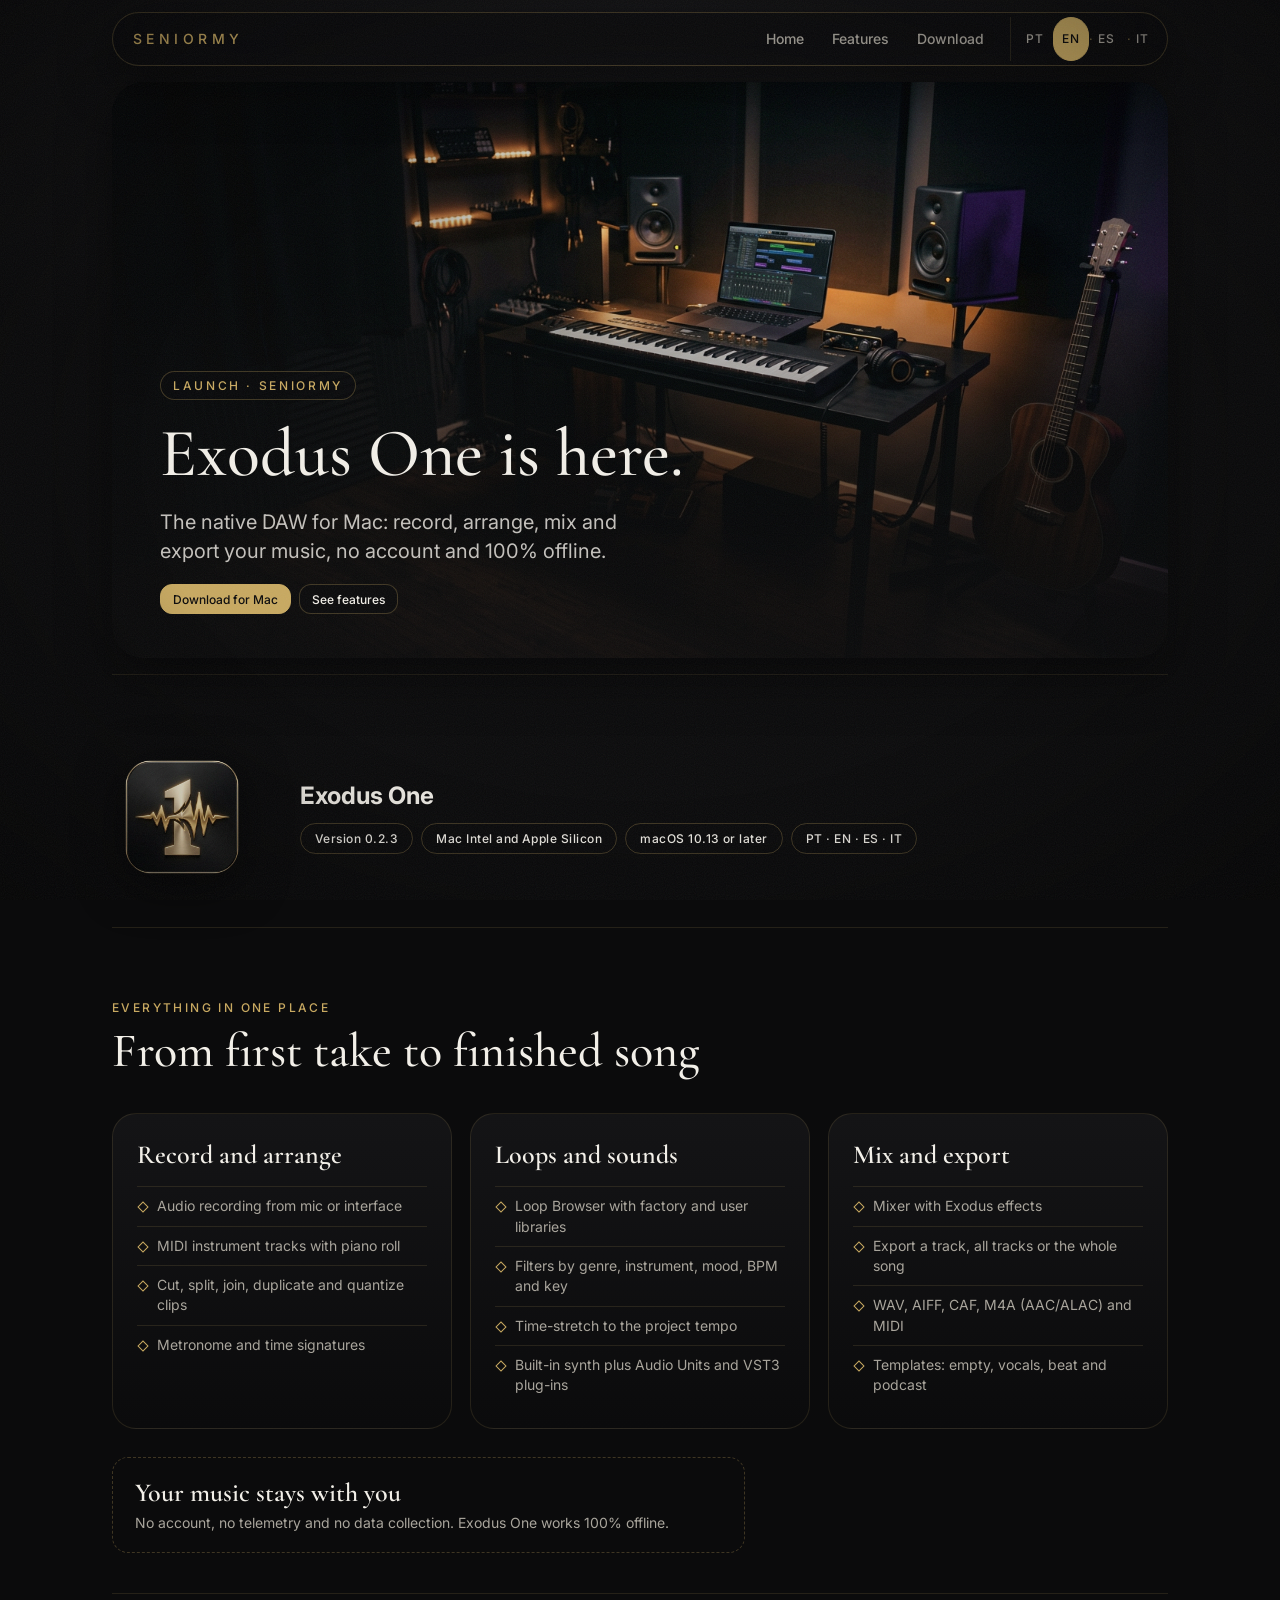
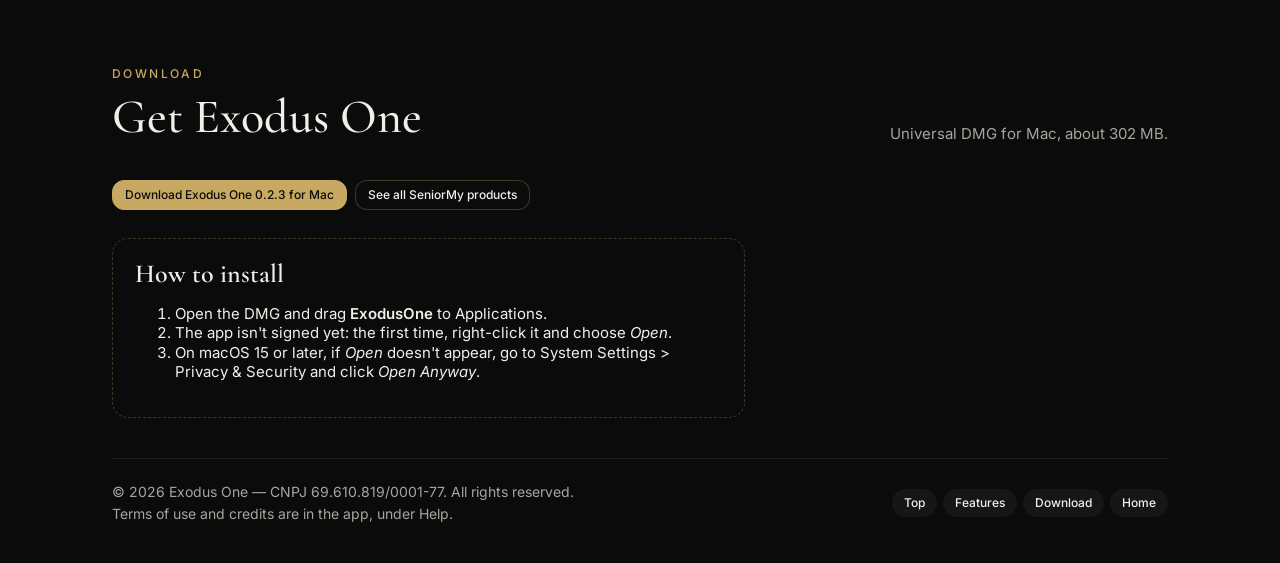
==== exodus-one/index.html @ f890beb6 "Página de lançamento do Exodus One + destaque na home" ====
<!DOCTYPE html><html lang="pt-BR" data-theme="dark"><head>
<meta name="referrer" content="strict-origin-when-cross-origin">
    <meta charset="utf-8"/>
    <meta name="viewport" content="width=device-width, initial-scale=1, viewport-fit=cover"/>
    <meta name="theme-color" content="#0b0b0c"/>
    <meta name="description" id="x-meta-desc" content="Exodus One: a nova DAW nativa para Mac. Grave, arranje, mixe e exporte, 100% offline."/>
    <title>Exodus One · DAW para Mac | SeniorMy</title>
    <link rel="preconnect" href="https://fonts.googleapis.com"/>
    <link rel="preconnect" href="https://fonts.gstatic.com" crossorigin=""/>
    <link rel="stylesheet" href="https://fonts.googleapis.com/css2?family=Cormorant+Garamond:wght@500;600&amp;family=Inter:wght@400;500;600&amp;family=Geist:wght@400;500;600&amp;family=Geist+Mono:wght@400&amp;display=swap"/>
    <style>/* Hark's design tokens and component styles. Each component's rules follow its @component comment. style-gates: data */

/* @component foundations */
:root {
  color-scheme: light dark;

  --text-primary: light-dark(#1d1d1f, #f5f5f7);         /* body text */
  --text-secondary: light-dark(#636366, #a1a1a6);       /* supporting grey text */
  --text-tertiary: light-dark(#1d1d1f4d, #f5f5f74d);    /* hollow dots, faint marks; never body text */
  --text-primary-on: light-dark(#f5f5f7, #1d1d1f);      /* text on --fill-primary */
  --text-secondary-on: light-dark(#aeaeb2, #5c5c60);    /* grey text on --fill-primary */
  --fill-primary: light-dark(#1d1d1f, #f5f5f7);         /* the strong fill: solid chips, the nav, the badge */
  --fill-primary-on: light-dark(#f5f5f7, #1d1d1f);      /* the page background */
  --fill-secondary: light-dark(#1d1d1f80, #f5f5f780);
  --fill-tertiary: light-dark(#e8e8ea, #2a2a2d);        /* the grey card, panel and row tint */
  --fill-segment: light-dark(#3a3a3c, #e2e2e4);         /* the nav's tab track */
  --fill-system-green: #00a665;                         /* status: done, ready */
  --fill-system-orange: #ff4d00;                        /* status: now, current */
  --fill-system-red: light-dark(#da2f35, #f1555b);      /* status: blocked, error */
  --transparent-primary: light-dark(#1d1d1f4d, #f5f5f74d);
  --stroke-primary: light-dark(#1d1d1f24, #f5f5f724);   /* strong hairline */
  --stroke-secondary: light-dark(#1d1d1f12, #f5f5f712); /* faint hairline between rows */
  --stroke-primary-on: light-dark(#f5f5f71a, #1d1d1f1a);
  --stroke-composer: light-dark(#f5f5f780, #1d1d1f80);  /* the callout's glass edge */
  --stroke-system-orange: #ff4d0026;
  --hover-wash: light-dark(#1d1d1f0d, #f5f5f70d);
  --hover-wash-primary-on: light-dark(#f9f9fa26, #1d1d1f14);

  /* The hero is light text over a dark photo in both themes. */
  --hero-surface: #161f39;
  --hero-text: #f5f5f7;
  --hero-text-muted: #f5f5f7cc;
  --hero-scrim-strong: rgb(22 31 57 / 0.78);
  --hero-scrim-soft: rgb(22 31 57 / 0.3);
  --hero-scrim-side: rgb(22 31 57 / 0.45);
  --hero-glass: rgb(22 31 57 / 0.42);
  --hero-glass-faint: rgb(22 31 57 / 0.35);
  --hero-glass-stroke: rgb(245 245 247 / 0.28);

  --mat-regular: light-dark(rgb(255 255 255 / 0.56), rgb(29 29 31 / 0.55));
  --mat-thin: light-dark(rgb(255 255 255 / 0.22), rgb(29 29 31 / 0.4));
  --mat-agent: light-dark(rgb(255 255 255 / 0.84), rgb(29 29 31 / 0.66));
  --mat-inverse: color-mix(in srgb, var(--fill-primary) 86%, transparent);  /* the nav: dark on light, light on dark */
  --hark-blur: blur(50px) saturate(1.6);
  --hark-shadow: 0 8px 40px #1d1d1f1f;

  --sans: "GT Standard", "GT Standard L", "Geist", -apple-system, BlinkMacSystemFont, "Helvetica Neue", sans-serif;
  --lh: 1.3;                                            /* every text style is 130% */
  --weight-light: 300;
  --weight-regular: 400;
  --weight-medium: 500;
  --weight-bold: 600;
  --size-caption: 12px;                                 /* the smallest text allowed */
  --size-meta: 13px;
  --size-small: 14px;
  --size-body: 15px;
  --size-prose: 16px;
  --size-heading: 20px;
  --size-figure: clamp(24px, 3vw, 32px);
  --size-title: clamp(26px, 3vw, 32px);
  --size-display: clamp(34px, 5vw, 48px);
  --size-lede: clamp(16px, 1.7vw, 20px);

  --type-caption: var(--weight-regular) var(--size-caption)/var(--lh) var(--sans);
  --type-tag: var(--weight-medium) var(--size-caption)/var(--lh) var(--sans);
  --type-small: var(--weight-regular) var(--size-small)/var(--lh) var(--sans);
  --type-label: var(--weight-medium) var(--size-small)/var(--lh) var(--sans);
  --type-body: var(--weight-regular) var(--size-body)/var(--lh) var(--sans);
  --type-body-strong: var(--weight-medium) var(--size-body)/var(--lh) var(--sans);
  --type-heading: var(--weight-medium) var(--size-heading)/var(--lh) var(--sans);
  --type-lede: var(--weight-medium) var(--size-lede)/var(--lh) var(--sans);
  --type-figure: var(--weight-regular) var(--size-figure)/var(--lh) var(--sans);
  --type-title: var(--weight-regular) var(--size-title)/var(--lh) var(--sans);
  --type-display: var(--weight-medium) var(--size-display)/var(--lh) var(--sans);
  --type-numeral: var(--weight-regular) 48px/1 var(--sans);

  --r-s: 12px;
  --r-m: 16px;
  --r-l: 24px;
  --r-xl: 32px;
  --r-pill: 100px;

  --ease-out: cubic-bezier(0.23, 1, 0.32, 1);
  --dur-quick: 160ms;
  --dur-draw: 1400ms;

  --page-max: 1120px;
  --gutter: clamp(16px, 3vw, 32px);                     /* the page's side padding */
  --tap: 44px;                                          /* the smallest touch target */
}
:root[data-theme="light"] { color-scheme: light; }
:root[data-theme="dark"] { color-scheme: dark; }

* { box-sizing: border-box; }
html { -webkit-text-size-adjust: 100%; scroll-behavior: smooth; }
@media (prefers-reduced-motion: reduce) { html { scroll-behavior: auto; } }

body {
  margin: 0;
  background: var(--fill-primary-on);
  color: var(--text-primary);
  font: var(--type-body);
  -webkit-font-smoothing: antialiased;
  overflow-x: hidden;
}

img { max-width: 100%; display: block; }
figure { margin-inline: 0; }
a { color: inherit; }
b, strong { font-weight: var(--weight-bold); }
p { margin: 0; text-wrap: pretty; }
h1, h2, h3 { margin: 0; text-wrap: balance; }
small { font-size: max(var(--size-caption), 0.85em); }
.sub { color: var(--text-secondary); }

:focus-visible { outline: 2px solid var(--fill-primary); outline-offset: 3px; border-radius: 6px; }

/* @component page */
.page {
  max-width: var(--page-max);
  margin: 0 auto;
  padding-inline: var(--gutter);
  padding-block: 12px 40px;
  display: grid;
  grid-template-columns: minmax(0, 1fr);
  gap: 16px;
}
.main { display: grid; grid-template-columns: minmax(0, 1fr); gap: 16px; min-width: 0; }

.glass {
  background: var(--mat-inverse);
  -webkit-backdrop-filter: var(--hark-blur);
  backdrop-filter: var(--hark-blur);
  border: 1px solid var(--stroke-primary-on);
}
.nav {
  position: sticky;
  top: calc(env(safe-area-inset-top, 0px) + 12px);
  z-index: 20;
  justify-self: center;
  max-width: 100%;
  display: flex;
  align-items: center;
  gap: 6px;
  padding: 5px;
  border-radius: var(--r-pill);
  box-shadow: var(--hark-shadow);
}
.nav :focus-visible { outline-color: var(--fill-primary-on); }
.seg {
  display: flex;
  min-width: 0;
  overflow-x: auto;
  scrollbar-width: none;
  border-radius: var(--r-pill);
  background: var(--fill-segment);
}
.seg::-webkit-scrollbar { display: none; }
.seg a {
  flex: none;
  padding: 8px 14px;
  border-radius: var(--r-pill);
  font: var(--type-label);
  color: var(--text-secondary-on);
  text-decoration: none;
  white-space: nowrap;
}
.seg a:hover { color: var(--text-primary-on); }
/* The active tab carries its own fill so its text is measured against it. */
.seg a[aria-current="true"] { background: var(--fill-primary-on); color: var(--text-primary); }
.theme-btn {
  flex: none;
  width: 36px; height: 36px;
  display: grid;
  place-items: center;
  border: 0;
  border-radius: 50%;
  background: var(--hover-wash-primary-on);
  color: var(--text-primary-on);
  cursor: pointer;
}
.theme-btn:hover { box-shadow: inset 0 0 0 100px var(--hover-wash-primary-on); }
.theme-btn::before { content: ""; width: 14px; height: 14px; border-radius: 50%; box-shadow: inset 0 0 0 1.5px currentColor; background: linear-gradient(to right, light-dark(currentColor, transparent) 50%, light-dark(transparent, currentColor) 50%); }
@media (max-width: 599px) {
  .seg a { display: flex; align-items: center; min-height: var(--tap); }
  .theme-btn { width: var(--tap); height: var(--tap); }
}

/* @component footer */
.foot {
  display: flex;
  flex-wrap: wrap;
  align-items: center;
  justify-content: space-between;
  gap: 16px 24px;
  padding-top: 24px;
  border-top: 1px solid var(--stroke-secondary);
  font-size: var(--size-small);
  color: var(--text-secondary);
}
.foot strong { color: var(--text-primary); }
.foot nav { display: flex; flex-wrap: wrap; gap: 6px; }
.foot nav a {
  padding: 6px 12px;
  border-radius: var(--r-pill);
  background: var(--fill-tertiary);
  color: var(--text-primary);
  font: var(--type-tag);
  text-decoration: none;
}
.foot nav a:hover { box-shadow: inset 0 0 0 100px var(--hover-wash); }
.badge {
  display: inline-flex;
  align-items: center;
  gap: 10px;
  padding: 12px 16px;
  border-radius: var(--r-xl);
  background: var(--fill-primary);
  color: var(--text-primary-on);
  box-shadow: var(--hark-shadow);
  font: var(--weight-medium) var(--size-body)/1.1 var(--sans);
  text-decoration: none;
}
.badge:hover { box-shadow: var(--hark-shadow), inset 0 0 0 100px var(--hover-wash-primary-on); }
.hark-mark { display: inline-grid; place-items: center; }
.hark-mark svg { display: block; }
@media (max-width: 599px) {
  .foot nav a { display: inline-flex; align-items: center; min-height: var(--tap); min-width: var(--tap); }
  .badge { min-height: var(--tap); }
}

/* @component chip */
.chip {
  display: inline-flex;
  align-items: center;
  gap: 6px;
  padding: 4px 10px 4px 8px;
  border-radius: var(--r-pill);
  font: var(--type-tag);
  max-width: 100%;
  background: var(--fill-tertiary);
  color: var(--text-secondary);
  vertical-align: middle;
}
.chip::before {
  content: "";
  width: 7px; height: 7px;
  border-radius: 50%;
  flex: none;
  box-shadow: inset 0 0 0 1.5px var(--text-tertiary);
}
.chip--solid { background: var(--fill-primary); color: var(--text-primary-on); }
.chip--solid::before { background: var(--fill-system-green); box-shadow: none; }
td .chip { white-space: nowrap; }
/* @component dot */
.dot {
  display: inline-flex;
  align-items: center;
  gap: 6px;
  margin-top: 4px;
  font: var(--type-tag);
  color: var(--text-primary);
}
.dot::before { content: ""; width: 7px; height: 7px; border-radius: 50%; background: var(--fill-system-green); }
tbody th .dot { display: flex; width: fit-content; }
/* @component pill */
.pill {
  display: inline-block;
  padding: 1px 8px;
  border-radius: var(--r-pill);
  background: var(--fill-tertiary);
  color: var(--text-secondary);
  font: var(--type-tag);
  white-space: normal;
  vertical-align: 1px;
}
/* @component button, link and links */
.btn {
  display: inline-flex;
  align-items: center;
  gap: 6px;
  min-height: 30px;
  padding: 5px 12px;
  border-radius: var(--r-s);
  background: var(--fill-primary-on);
  color: var(--text-primary);
  border: 1px solid var(--stroke-primary);
  font: var(--type-tag);
  text-decoration: none;
  max-width: 100%;
  transition: box-shadow var(--dur-quick) ease;
}
.btn:hover { box-shadow: inset 0 0 0 100px var(--hover-wash); }
.btn[target="_blank"]::after { content: "\2197"; font-size: 11px; color: var(--text-secondary); }
.link {
  color: var(--text-primary);
  text-decoration: underline;
  text-decoration-color: var(--stroke-primary);
  text-underline-offset: 3px;
  max-width: 100%;
  overflow-wrap: anywhere;
}
.link:hover { text-decoration-color: currentColor; }
.links { display: flex; flex-wrap: wrap; gap: 8px; }
@media (pointer: coarse), (max-width: 599px) { .btn { min-height: var(--tap); padding-inline: 14px; } }
@media (max-width: 599px) {
  .link { display: inline-flex; align-items: center; min-width: var(--tap); min-height: var(--tap); margin: -13px 0; vertical-align: middle; }
}
/* @component text and fineprint */
.prose { display: grid; gap: 12px; max-width: 68ch; font-size: var(--size-prose); }
.fineprint { font-size: var(--size-small); color: var(--text-secondary); max-width: 70ch; }
/* @component hero */
.hero {
  position: relative;
  min-height: clamp(460px, 64vh, 660px);
  border-radius: var(--r-xl);
  overflow: hidden;
  display: flex;
  align-items: flex-end;
  color: var(--hero-text);
  isolation: isolate;
  box-shadow: var(--hark-shadow);
  background: var(--hero-surface);
}
/* Without a photo the hero is as tall as its copy, so the callout sits beside the copy instead of over it. */
.hero:not(:has(.hero__img)) { min-height: 0; background: var(--hero-surface) center / cover no-repeat; }
.hero:not(:has(.hero__img))::after { background: linear-gradient(to right, var(--hero-scrim-side) 0%, transparent 60%); }
@media (min-width: 761px) {
  .hero:not(:has(.hero__img)) > .callout { position: static; flex: none; align-self: flex-start; margin: clamp(16px, 2.4vw, 24px) clamp(16px, 2.4vw, 24px) clamp(16px, 2.4vw, 24px) auto; }
}
.hero__img {
  position: absolute;
  inset: 0;
  width: 100%;
  height: 100%;
  object-fit: cover;
  object-position: 40% 60%;
  z-index: -2;
}
.hero::after {
  content: "";
  position: absolute;
  inset: 0;
  z-index: -1;
  background:
    linear-gradient(to top, var(--hero-scrim-strong) 0%, var(--hero-scrim-soft) 42%, transparent 66%),
    linear-gradient(to right, var(--hero-scrim-side) 0%, transparent 60%);
}
.hero__copy {
  display: grid;
  gap: 14px;
  max-width: 40rem;
  padding: clamp(24px, 4vw, 48px);
  padding-bottom: clamp(28px, 3.4vw, 44px);
}
.hero__eyebrow {
  justify-self: start;
  padding: 6px 12px;
  border-radius: var(--r-pill);
  background: var(--hero-glass);
  border: 1px solid var(--hero-glass-stroke);
  -webkit-backdrop-filter: var(--hark-blur);
  backdrop-filter: var(--hark-blur);
  font: var(--type-label);
}
.hero h1 { font: var(--type-display); letter-spacing: 0; }
.hero h1 em { font-style: normal; }
.hero__sub { font: var(--type-lede); max-width: 34ch; }
.hero__meta { font-size: var(--size-small); color: var(--hero-text-muted); }
.hero__credit {
  position: absolute;
  right: clamp(20px, 3vw, 32px);
  bottom: 16px;
  padding: 4px 10px;
  border-radius: var(--r-pill);
  background: var(--hero-glass-faint);
  -webkit-backdrop-filter: var(--hark-blur);
  backdrop-filter: var(--hark-blur);
  font: var(--type-caption);
  color: var(--hero-text-muted);
}
.hero > .callout {
  position: absolute;
  top: clamp(16px, 2.4vw, 24px);
  right: clamp(16px, 2.4vw, 24px);
  width: min(320px, calc(100% - 32px));
}
@media (max-width: 760px) {
  .hero { flex-direction: column; justify-content: flex-end; align-items: stretch; min-height: 0; }
  .hero__img { object-position: 22% 50%; }
  .hero__copy { padding-top: 260px; padding-bottom: 28px; }
  .hero:not(:has(.hero__img)) .hero__copy { padding-top: clamp(24px, 4vw, 48px); }
  .hero__credit { top: 16px; right: 16px; bottom: auto; }
  .hero > .callout { position: static; width: auto; margin: 0 12px 12px; }
}
/* @component callout */
.callout {
  max-width: 420px;
  display: grid;
  gap: 10px;
  padding: 16px 18px 18px;
  border-radius: var(--r-l);
  background: var(--mat-agent);
  -webkit-backdrop-filter: var(--hark-blur);
  backdrop-filter: var(--hark-blur);
  border: 1px solid var(--stroke-composer);
  box-shadow: var(--hark-shadow);
  color: var(--text-primary);
  font-size: var(--size-small);
}
.callout__head { display: flex; align-items: center; gap: 8px; color: var(--text-secondary); font-weight: var(--weight-medium); }
.callout__head svg { color: var(--text-primary); }
.callout__lead { font-size: var(--size-body); }
.callout .fineprint { font-size: var(--size-caption); }
.callout .btn { justify-self: start; }
/* @component stats */
.stats { display: grid; grid-auto-flow: column; grid-auto-columns: minmax(0, 1fr); padding-top: 8px; }
.stat {
  display: grid;
  grid-template-rows: 1fr auto;
  gap: 4px;
  padding: 12px 24px;
  border-left: 1px solid var(--stroke-secondary);
}
.stat:first-child { border-left: 0; padding-left: 0; }
.stat__fig { font: var(--type-figure); font-variant-numeric: tabular-nums; }
.stat__label { font-size: var(--size-small); color: var(--text-secondary); }
@media (max-width: 760px) {
  .stats { grid-auto-flow: row; grid-template-columns: auto minmax(0, 1fr); column-gap: 12px; padding-top: 0; }
  .stat { grid-column: 1 / -1; grid-template-columns: subgrid; align-items: baseline; gap: 12px; padding: 14px 0; border-left: 0; border-top: 1px solid var(--stroke-secondary); }
  .stat:first-child { border-top: 0; }
}
/* @component section */
.section {
  padding-block: clamp(40px, 6vw, 72px) clamp(16px, 2vw, 24px);
  border-top: 1px solid var(--stroke-secondary);
  scroll-margin-top: calc(env(safe-area-inset-top, 0px) + 72px); /* Clears the sticky .nav: its top offset plus its tallest height, 56px. */
  min-width: 0;
}
.section > * + * { margin-top: clamp(20px, 2.4vw, 28px); }
.section > .head + * { margin-top: 0; }
.head {
  display: grid;
  grid-template-columns: minmax(0, 1.65fr) minmax(0, 1fr);
  gap: 10px 40px;
  align-items: end;
  margin-bottom: clamp(24px, 3vw, 36px);
}
.head__eyebrow { grid-column: 1 / -1; font: var(--type-label); color: var(--text-secondary); }
.head h2 { font: var(--type-title); }
.head__sub { justify-self: end; font-size: var(--size-body); color: var(--text-secondary); max-width: 44ch; text-align: right; }
@media (max-width: 900px) { .head { grid-template-columns: 1fr; } .head__sub { justify-self: start; text-align: left; } }
/* @component table */
.table-wrap { margin-inline: -12px; padding-inline: 12px; overflow-x: auto; }
table { width: 100%; border-collapse: collapse; font: var(--type-small); font-variant-numeric: tabular-nums; }
caption { text-align: left; font: var(--type-caption); color: var(--text-secondary); padding: 0 0 10px; }
th, td { text-align: left; vertical-align: top; padding: 12px; border-bottom: 1px solid var(--stroke-secondary); }
th:first-child, td:first-child { padding-left: 0; }
th:last-child, td:last-child { padding-right: 0; }
thead th {
  font: var(--type-tag);
  color: var(--text-secondary);
  border-bottom-color: var(--stroke-primary);
  padding-top: 0;
  padding-bottom: 8px;
  white-space: nowrap;
}
tbody th { font-weight: var(--weight-bold); }
tbody tr:last-child > * { border-bottom: 0; }
.rowhead { white-space: nowrap; }
td small, th small { display: block; font: var(--type-caption); color: var(--text-secondary); margin-top: 2px; }
td.num { font-weight: var(--weight-bold); white-space: nowrap; }
td.num small { white-space: normal; }
.muted { color: var(--text-secondary); }
tr.is-highlight > * { background: var(--fill-tertiary); }
tr.is-highlight > :first-child { box-shadow: -12px 0 var(--fill-tertiary); }
tr.is-highlight > :last-child { box-shadow: 12px 0 var(--fill-tertiary); }
.after-table { margin-top: 20px; padding-inline: 12px; }
@media (max-width: 599px) {
  .table-wrap table, .table-wrap tbody, .table-wrap tr, .table-wrap th, .table-wrap td { display: block; }
  .table-wrap thead { display: none; }
  .table-wrap caption { display: block; text-align: left; }
  .table-wrap tbody tr { padding: 12px 0; border-bottom: 1px solid var(--stroke-secondary); }
  .table-wrap tbody tr.is-highlight { margin-inline: -12px; padding-inline: 12px; background: var(--fill-tertiary); }
  .table-wrap tbody tr.is-highlight > * { background: none; box-shadow: none; }
  .table-wrap tbody tr > * { border-bottom: 0; padding: 2px 0; }
  .table-wrap tbody td.is-empty { display: none; }
  .table-wrap tbody td[data-label] { display: grid; grid-template-columns: minmax(0, 8em) minmax(0, 1fr); column-gap: 12px; }
  .table-wrap tbody td[data-label]::before { content: attr(data-label) " "; color: var(--text-secondary); font-size: var(--size-caption); }
  .rowhead { white-space: normal; }
}
/* @component compare */
.compare { margin-inline: -12px; overflow-x: auto; scroll-snap-type: x mandatory; }
.compare table { table-layout: fixed; min-width: calc(var(--compare-cols, 3) * 200px); }
.compare th, .compare td { scroll-snap-align: start; padding-inline: 12px; }
.compare thead th { font: var(--type-body-strong); color: var(--text-primary); white-space: normal; padding-top: 0; padding-bottom: 14px; border-bottom-color: var(--stroke-secondary); }
/* On light tiles a white product backdrop blends into the grey. */
.compare__media { position: relative; display: grid; grid-template: minmax(0, 1fr) / minmax(0, 1fr); place-items: center; width: 100%; aspect-ratio: 4 / 3; max-height: 240px; margin: 0 0 12px; padding: 16px; border-radius: var(--r-m); background: var(--fill-tertiary); }
.compare__media img { max-width: 100%; max-height: 100%; mix-blend-mode: multiply; }
.compare thead th > .chip { display: flex; width: fit-content; margin-top: 8px; }
.compare:has(.compare__media) thead th:not(:has(.compare__media))::before { content: ""; display: block; width: 100%; aspect-ratio: 4 / 3; max-height: 240px; margin-bottom: 12px; border-radius: var(--r-m); background: var(--fill-tertiary); }
:root[data-theme="dark"] .compare__media img { mix-blend-mode: normal; border-radius: var(--r-s); }
@media (prefers-color-scheme: dark) { :root:not([data-theme="light"]) .compare__media img { mix-blend-mode: normal; border-radius: var(--r-s); } }
/* The header column shrinks to nothing on screen but stays in the table, so screen readers keep each value's row header. */
.js .compare tbody th[scope="row"], .js .compare thead td:first-child { width: 0; padding: 0; border: 0; overflow: hidden; clip-path: inset(50%); white-space: nowrap; }
.js .compare td[data-label]::before { content: attr(data-label); content: attr(data-label) / ""; display: block; margin-bottom: 4px; font: var(--type-caption); color: var(--text-secondary); }
@media (max-width: 599px) { .compare table { min-width: calc(var(--compare-cols, 3) * 68vw); } }
/* @component steps */
.step {
  display: grid;
  grid-template-columns: 112px minmax(0, 1fr) minmax(220px, 0.78fr);
  gap: 16px 28px;
  padding: 28px 0;
  border-bottom: 1px solid var(--stroke-secondary);
}
.step > * { min-width: 0; }
.steps > .step:last-child { border-bottom: 0; }
.step p + p { margin-top: 8px; }
.step__num { font: var(--type-numeral); color: var(--text-primary); font-variant-numeric: tabular-nums; }
.step__eyebrow { margin-top: 8px; font: var(--type-label); color: var(--text-secondary); }
.step h3 { font: var(--type-heading); margin-bottom: 12px; }
.step__pills { list-style: none; margin: 0 0 14px; padding: 0; display: flex; flex-wrap: wrap; gap: 6px; }
.step__pills li {
  padding: 4px 10px;
  border-radius: var(--r-pill);
  border: 1px solid var(--stroke-primary);
  font-size: var(--size-meta);
  color: var(--text-secondary);
  max-width: 100%;
}
.step__pills b { color: var(--text-primary); font-weight: var(--weight-bold); }
.step__panel {
  align-self: start;
  margin: 0;
  padding: 16px 18px;
  border-radius: var(--r-m);
  background: var(--fill-tertiary);
  font-size: var(--size-small);
}
.step__panel dt { font-size: var(--size-caption); color: var(--text-secondary); margin-bottom: 2px; }
.step__panel dd { margin: 0 0 12px; }
.step__panel dd:last-child { margin-bottom: 0; }
.step__panel .fineprint { display: block; margin-top: 6px; font-size: var(--size-caption); }
.step__panel .btn { margin-top: 8px; }
.step__figure { grid-column: 2 / span 2; margin: 0; }
.step__figure img { width: 100%; height: clamp(200px, 26vw, 320px); object-fit: cover; border-radius: var(--r-m); }
.step__figure figcaption { font-size: var(--size-caption); color: var(--text-secondary); padding-top: 10px; }
@media (min-width: 901px) {
  .step:not(:has(> .step__panel)) { grid-template-columns: 112px minmax(0, 1fr); }
  .step:not(:has(> .step__panel)) > .step__figure { grid-column: 2; }
}
@media (max-width: 900px) {
  .step { grid-template-columns: minmax(0, 1fr); gap: 14px; }
  .step__figure { grid-column: 1; }
  .step__intro { display: flex; align-items: baseline; gap: 14px; }
  .step__num { font-size: 40px; }
  .step__eyebrow { margin-top: 0; }
}
/* @component checklist */
.checklist { display: grid; grid-template-columns: minmax(0, 1.4fr) auto minmax(0, 1fr); column-gap: 20px; list-style: none; margin: 0; padding: 0; }
.checklist:not(:has(.checklist__note)) { grid-template-columns: minmax(0, 1fr) auto; }
.checklist > li {
  display: grid;
  grid-column: 1 / -1;
  grid-template-columns: subgrid;
  row-gap: 8px;
  align-items: center;
  padding: 14px 0;
  border-bottom: 1px solid var(--stroke-secondary);
}
.checklist > li:last-child { border-bottom: 0; }
.checklist__item { grid-column: 1; font-weight: var(--weight-bold); }
.checklist > li > .chip { grid-column: 2; justify-self: start; }
.checklist:not(:has(.checklist__note)) > li > .chip { justify-self: end; }
.checklist__item small { display: block; font-weight: var(--weight-regular); font-size: var(--size-caption); color: var(--text-secondary); margin-top: 2px; }
.checklist__note { grid-column: 3; font-size: var(--size-small); color: var(--text-secondary); }
.checklist > li.is-done .checklist__item { text-decoration: line-through; text-decoration-color: var(--text-tertiary); }
@media (max-width: 760px) {
  .checklist { grid-template-columns: minmax(0, 1fr) auto; }
  .checklist > li > .chip { justify-self: end; }
  .checklist__note { grid-column: 1 / -1; }
}
/* @component breakdown */
.breakdown { max-width: 720px; }
@media (min-width: 901px) { .section > .breakdown, .section > .aside { max-width: calc((100% - 40px) * 1.65 / 2.65); } }
.breakdown dl { margin: 0; }
.breakdown .row {
  display: flex;
  align-items: baseline;
  justify-content: space-between;
  gap: 16px;
  padding: 14px 0;
  border-bottom: 1px solid var(--stroke-secondary);
}
.breakdown dt { font-size: var(--size-body); }
.breakdown dt small { display: block; color: var(--text-secondary); font-size: var(--size-meta); margin-top: 2px; }
.breakdown dd { margin: 0; font-weight: var(--weight-bold); font-size: var(--size-body); white-space: nowrap; font-variant-numeric: tabular-nums; }
.breakdown .row--total {
  margin-top: -1px;
  padding: 18px 0 0;
  border-top: 1px solid var(--stroke-primary);
  border-bottom: 0;
  flex-wrap: wrap;
  align-items: baseline;
}
.breakdown .row--total dt { font: var(--type-body-strong); }
.breakdown .row--total dd { font: var(--type-figure); white-space: normal; }
.breakdown .fineprint { margin-top: 16px; }
/* @component pair */
.pair { display: grid; grid-template-columns: repeat(2, minmax(0, 1fr)); gap: clamp(20px, 3vw, 40px); align-items: start; }
.pair:has(> :is(.callout, .aside):last-child) { grid-template-columns: minmax(0, 1.65fr) minmax(0, 1fr); column-gap: 40px; }
.pair > .callout { max-width: none; }
@media (max-width: 760px) { .pair, .pair:has(> :is(.callout, .aside):last-child) { grid-template-columns: minmax(0, 1fr); } }
/* @component timeline */
.timeline { display: grid; grid-template-columns: 210px minmax(0, 1fr) auto; column-gap: 28px; list-style: none; margin-inline: 0; margin-bottom: 0; padding: 0; }
.timeline > li {
  display: grid;
  grid-column: 1 / -1;
  grid-template-columns: subgrid;
  row-gap: 8px;
  align-items: start;
  padding: 18px 0;
  border-bottom: 1px solid var(--stroke-secondary);
}
.timeline > li:first-child { padding-top: 0; }
.timeline > li:last-child { border-bottom: 0; padding-bottom: 0; }
.timeline__when { display: flex; align-items: baseline; gap: 12px; font-weight: var(--weight-bold); }
.timeline__when::before {
  content: "";
  width: 8px; height: 8px;
  flex: none;
  border-radius: 50%;
  box-shadow: inset 0 0 0 1.5px var(--text-tertiary);
  transform: translateY(-1px);
}
.timeline > li.is-current .timeline__when::before { background: var(--fill-system-orange); box-shadow: 0 0 0 4px var(--stroke-system-orange); }
.timeline > li > p:has(> .chip:only-child) { justify-self: end; }
.timeline__what ul { margin: 0; padding-left: 18px; }
.timeline__what li { margin-bottom: 4px; }
.timeline__what li:last-child { margin-bottom: 0; }
.timeline__what p + p { margin-top: 6px; }
@media (max-width: 900px) {
  .timeline { grid-template-columns: minmax(0, 1fr); }
  .timeline > li > p:has(> .chip:only-child) { justify-self: start; }
  .timeline__what, .timeline > li > p:last-child { padding-left: 20px; }
}
/* @component cards */
.cards { display: grid; grid-template-columns: repeat(auto-fit, minmax(min(100%, 260px), 1fr)); gap: 16px; }
.cards:has(> :nth-child(4):last-child) { grid-template-columns: repeat(2, minmax(0, 1fr)); }
.cards > div { padding: 22px 24px; border-radius: var(--r-m); background: var(--fill-tertiary); }
.cards h3 { font: var(--type-heading); margin-bottom: 10px; }
.cards ul { margin: 0; padding: 0; list-style: none; }
.cards li { padding: 10px 0; border-bottom: 1px solid var(--stroke-secondary); }
.cards li:last-child { border-bottom: 0; padding-bottom: 0; }
.cards__media { display: grid; grid-template: minmax(0, 1fr) / minmax(0, 1fr); place-items: center; aspect-ratio: 4 / 3; max-height: 220px; margin: 0 0 14px; padding: 12px; border-radius: var(--r-s); background: var(--fill-primary-on); }
.cards__media img { max-width: 100%; max-height: 100%; mix-blend-mode: multiply; }
:root[data-theme="dark"] .cards__media img { mix-blend-mode: normal; }
@media (prefers-color-scheme: dark) { :root:not([data-theme="light"]) .cards__media img { mix-blend-mode: normal; } }
.cards .quote { font: var(--type-heading); margin-bottom: 8px; text-wrap: balance; }
@media (max-width: 900px) { .cards { grid-template-columns: 1fr; } }
@media (max-width: 760px) { .cards:has(> :nth-child(4):last-child) { grid-template-columns: minmax(0, 1fr); } }
/* @component aside */
.aside {
  max-width: 62ch;
  padding: 20px 22px;
  border: 1.5px dashed var(--stroke-primary);
  border-radius: var(--r-m);
}
.aside h3 { font: var(--type-heading); margin-bottom: 6px; }
/* @component chart */
.chart { margin-bottom: 8px; padding: 20px 20px 12px; border-radius: var(--r-m); background: var(--fill-tertiary); overflow-x: auto; }
.chart__cap { font-size: var(--size-caption); color: var(--text-secondary); margin-bottom: 12px; }
.chart svg { width: 100%; height: auto; display: block; }
.pf-grid { stroke: var(--stroke-primary); stroke-width: 1; }
.pf-line { stroke: var(--fill-primary); stroke-width: 2.4; fill: none; stroke-linejoin: round; stroke-linecap: round; }
.pf-fill { fill: var(--fill-primary); opacity: 0.07; }
.pf-dot { fill: var(--fill-primary-on); stroke: var(--fill-primary); stroke-width: 2; }
.pf-alt { fill: var(--text-primary); font: var(--weight-bold) var(--size-body) var(--sans); text-anchor: middle; }
.pf-name { fill: var(--text-secondary); font: var(--weight-medium) var(--size-meta) var(--sans); text-anchor: middle; }
.pf-num { fill: var(--text-tertiary); font: var(--weight-medium) var(--size-meta) var(--sans); text-anchor: middle; }
.pf-axis { fill: var(--text-secondary); font: var(--weight-regular) var(--size-caption) var(--sans); }
.js .chart:not(.is-in) .pf-line { stroke-dasharray: 1400; stroke-dashoffset: 1400; }
.js .chart.is-in .pf-line { stroke-dasharray: 1400; stroke-dashoffset: 0; transition: stroke-dashoffset var(--dur-draw) var(--ease-out) 120ms; }
@media (prefers-reduced-motion: reduce) { .js .chart .pf-line { stroke-dasharray: none; stroke-dashoffset: 0; transition: none; } }
/* @component figure */
.band { margin-inline: 0; margin-bottom: 0; }
.band img { width: 100%; height: clamp(240px, 40vw, 520px); object-fit: cover; border-radius: var(--r-xl); }
.band figcaption { font-size: var(--size-caption); color: var(--text-secondary); padding: 10px 4px 0; }
.is-portrait img { width: auto; max-width: 100%; height: clamp(320px, 48vw, 560px); }
</style>
    <style>.hero:not(:has(.hero__img)) { background-image: url("[data-uri]"); }
</style>
    <style>
      /* SeniorMy palette: a dark, matte-gold take on the Hark tokens. */
      :root,
      :root[data-theme="light"],
      :root[data-theme="dark"] {
        color-scheme: dark;
        --x-gold: #c8a961;
        --x-gold-2: #b8975a;
        --x-gold-line: rgb(200 169 97 / 0.28);
        --x-gold-faint: rgb(200 169 97 / 0.14);
        --x-violet: #7b5cd6;
        --x-bg-2: #141416;
        --x-serif: "Cormorant Garamond", "Playfair Display", Georgia, "Times New Roman", serif;

        --text-primary: #f2efe8;
        --text-secondary: #a9a59c;
        --text-tertiary: rgb(200 169 97 / 0.55);
        --text-primary-on: #0b0b0c;
        --text-secondary-on: #3a362c;
        --fill-primary: #c8a961;
        --fill-primary-on: #0b0b0c;
        --fill-tertiary: #161618;
        --stroke-primary: var(--x-gold-line);
        --stroke-secondary: var(--x-gold-faint);
        --hover-wash: rgb(200 169 97 / 0.08);
        --hero-surface: #0b0b0c;
        --hero-text: #f2efe8;
        --hero-text-muted: #f2efe8cc;
        --hero-scrim-strong: rgb(11 11 12 / 0.88);
        --hero-scrim-soft: rgb(11 11 12 / 0.45);
        --hero-scrim-side: rgb(11 11 12 / 0.6);
        --hero-glass: rgb(11 11 12 / 0.5);
        --hero-glass-stroke: var(--x-gold-line);
        --hark-shadow: 0 18px 50px rgb(0 0 0 / 0.55);
        --sans: "Inter", -apple-system, BlinkMacSystemFont, "Segoe UI", "Helvetica Neue", sans-serif;
        --type-display: var(--weight-medium) clamp(38px, 6.2vw, 68px) / 1.06 var(--x-serif);
        --type-title: var(--weight-medium) clamp(32px, 4.4vw, 48px) / 1.08 var(--x-serif);
        --type-heading: var(--weight-bold) 26px / 1.15 var(--x-serif);
        --type-lede: var(--weight-regular) var(--size-lede) / 1.45 var(--sans);
      }
      ::selection { background: var(--x-gold); color: var(--fill-primary-on); }
      html { background-color: var(--fill-primary-on); }
      body {
        background-color: var(--fill-primary-on);
        background-image: radial-gradient(120% 80% at 50% 0%, var(--x-bg-2) 0%, var(--fill-primary-on) 60%);
        background-attachment: fixed;
      }
      .main > .section { background-color: var(--fill-primary-on); }
      body::before {
        content: "";
        position: fixed;
        inset: 0;
        z-index: 100;
        pointer-events: none;
        opacity: 0.06;
        background-image: url("data:image/svg+xml,%3Csvg xmlns='http://www.w3.org/2000/svg' width='160' height='160'%3E%3Cfilter id='n'%3E%3CfeTurbulence type='fractalNoise' baseFrequency='.9' numOctaves='2' stitchTiles='stitch'/%3E%3C/filter%3E%3Crect width='100%25' height='100%25' filter='url(%23n)'/%3E%3C/svg%3E");
      }
      body::after {
        content: "";
        position: fixed;
        inset: 0;
        z-index: 99;
        pointer-events: none;
        background: radial-gradient(ellipse at center, transparent 55%, rgb(0 0 0 / 0.45) 100%);
      }

      /* Nav */
      .x-nav {
        position: sticky;
        top: calc(env(safe-area-inset-top, 0px) + 10px);
        z-index: 20;
        display: flex;
        align-items: center;
        justify-content: space-between;
        gap: 12px;
        padding: 4px 6px 4px 20px;
        border: 1px solid var(--x-gold-line);
        border-radius: var(--r-pill);
        background: rgb(11 11 12 / 0.72);
        -webkit-backdrop-filter: var(--hark-blur);
        backdrop-filter: var(--hark-blur);
        box-shadow: var(--hark-shadow);
      }
      .x-mark {
        flex: none;
        display: inline-flex;
        align-items: center;
        min-height: var(--tap);
        color: var(--x-gold);
        text-decoration: none;
        font: var(--weight-medium) var(--size-small) / 1 var(--sans);
        letter-spacing: 0.32em;
        text-transform: uppercase;
      }
      .x-nav__links { display: flex; min-width: 0; overflow-x: auto; scrollbar-width: none; }
      .x-nav__links::-webkit-scrollbar { display: none; }
      .x-nav__links a {
        flex: none;
        display: flex;
        align-items: center;
        min-height: var(--tap);
        padding: 0 14px;
        border-radius: var(--r-pill);
        color: var(--text-secondary);
        text-decoration: none;
        font: var(--type-label);
        transition: color var(--dur-quick) ease;
      }
      .x-nav__links a:hover { color: var(--x-gold); }
      .x-nav__links { margin-left: auto; }
      .x-lang { flex: none; display: flex; align-items: center; padding-left: 6px; border-left: 1px solid var(--x-gold-faint); }
      .x-lang button {
        appearance: none;
        -webkit-appearance: none;
        display: flex;
        align-items: center;
        justify-content: center;
        min-width: 36px;
        min-height: var(--tap);
        padding: 0 6px;
        border: 1px solid transparent;
        border-radius: var(--r-pill);
        background: none;
        color: var(--text-secondary);
        font: var(--weight-medium) var(--size-caption) / 1 var(--sans);
        letter-spacing: 0.12em;
        cursor: pointer;
        touch-action: manipulation;
        -webkit-tap-highlight-color: transparent;
        transition: color var(--dur-quick) ease, border-color var(--dur-quick) ease;
      }
      .x-lang button + button::before { content: "·"; position: relative; left: -9px; width: 0; color: var(--text-tertiary); pointer-events: none; }
      .x-lang button:hover { color: var(--x-gold); }
      .x-lang button[aria-pressed="true"] { color: var(--fill-primary-on); border-color: var(--x-gold); background: var(--x-gold); }
      .x-lang button[aria-pressed="true"]::before { color: var(--text-tertiary); }
      .x-lang button:focus-visible { outline: 2px solid var(--x-gold); outline-offset: 1px; }
      @media (max-width: 480px) {
        .x-nav { padding-left: 14px; gap: 6px; }
        .x-mark { letter-spacing: 0.2em; font-size: var(--size-meta); }
        .x-nav__links a { padding: 0 8px; font-size: var(--size-meta); }
        .x-lang { padding-left: 2px; }
        .x-lang button { min-width: var(--tap); padding: 0 4px; letter-spacing: 0.06em; }
        .x-lang button + button::before { display: none; }
      }

      /* Hero additions */
      .x-hero-eyebrow { letter-spacing: 0.22em; text-transform: uppercase; font-size: var(--size-caption) !important; color: var(--x-gold); }
      .x-hero .hero__copy { max-width: 46rem; gap: 18px; }
      .x-hero .hero__sub { max-width: 40ch; color: var(--hero-text-muted); }
      .x-btn-solid { background: var(--x-gold); color: var(--fill-primary-on); border-color: var(--x-gold); }
      .x-btn-solid:hover { background: var(--x-gold-2); box-shadow: none; }
      .x-btn-off { color: var(--text-secondary); border-style: dashed; cursor: not-allowed; }

      .x-eyebrow { letter-spacing: 0.2em; text-transform: uppercase; color: var(--x-gold) !important; font-size: var(--size-caption) !important; }
      .x-badges { display: flex; flex-wrap: wrap; gap: 8px; margin: 0; padding: 0; list-style: none; }
      .x-badges li {
        padding: 7px 14px;
        border: 1px solid var(--x-gold-line);
        border-radius: var(--r-pill);
        font: var(--type-tag);
        color: var(--text-primary);
        letter-spacing: 0.04em;
      }

      /* Plugin and project cards */
      .x-grid { display: grid; grid-template-columns: repeat(auto-fit, minmax(min(100%, 330px), 1fr)); gap: 18px; }
      .x-card {
        display: flex;
        flex-direction: column;
        gap: 16px;
        padding: 26px 24px 24px;
        border: 1px solid var(--x-gold-faint);
        border-radius: var(--r-l);
        background-color: var(--x-bg-2);
        background-image: linear-gradient(180deg, var(--x-bg-2), var(--fill-primary-on));
        transition: transform 380ms var(--ease-out), border-color 380ms var(--ease-out), box-shadow 380ms var(--ease-out);
      }
      .x-card:hover {
        transform: translateY(-4px);
        border-color: var(--x-gold-line);
        box-shadow: 0 0 0 1px var(--x-gold-faint), 0 20px 50px rgb(0 0 0 / 0.5), 0 0 40px rgb(200 169 97 / 0.08);
      }
      .x-card--violet { --x-accent: var(--x-violet); border-color: rgb(123 92 214 / 0.28); }
      .x-card--violet:hover { border-color: rgb(123 92 214 / 0.55); box-shadow: 0 0 0 1px rgb(123 92 214 / 0.2), 0 20px 50px rgb(0 0 0 / 0.5), 0 0 40px rgb(123 92 214 / 0.14); }
      .x-card__top { display: flex; align-items: center; gap: 18px; }
      .x-icon {
        flex: none;
        width: clamp(88px, 22vw, 104px);
        aspect-ratio: 1;
        object-fit: cover;
        border-radius: 23%;
        box-shadow: 0 10px 28px rgb(0 0 0 / 0.6), 0 0 0 1px rgb(255 255 255 / 0.06);
      }
      .x-card h3 { font: var(--type-heading); }
      .x-tag {
        display: inline-block;
        margin-top: 8px;
        padding: 3px 9px;
        border: 1px solid var(--x-accent, var(--x-gold));
        border-radius: var(--r-pill);
        color: var(--x-accent, var(--x-gold));
        font: var(--weight-medium) var(--size-caption) / 1.3 var(--sans);
        letter-spacing: 0.14em;
        text-transform: uppercase;
      }
      .x-card--violet .x-tag { color: #a990f0; border-color: #a990f0; }
      .x-card__lede { font-size: var(--size-prose); line-height: 1.45; color: var(--text-primary); }
      .x-list { margin: 0; padding: 0; list-style: none; font: var(--type-small); line-height: 1.45; color: var(--text-secondary); }
      .x-list li { position: relative; padding: 9px 0 9px 20px; border-top: 1px solid var(--stroke-secondary); }
      .x-list li::before {
        content: "";
        position: absolute;
        left: 2px;
        top: 16px;
        width: 6px;
        height: 6px;
        transform: rotate(45deg);
        border: 1px solid var(--x-accent, var(--x-gold));
      }
      .x-card--violet .x-list li::before { border-color: #a990f0; }
      .x-card .fineprint { font-size: var(--size-caption); line-height: 1.45; }
      .x-card .links { margin-top: auto; padding-top: 4px; }
      .x-soon {
        justify-content: center;
        align-items: flex-start;
        border-style: dashed;
        background-color: var(--fill-primary-on);
        background-image: radial-gradient(90% 120% at 100% 0%, rgb(200 169 97 / 0.07), transparent 60%);
      }
      .x-soon .x-glyph { color: var(--x-gold); font: var(--weight-medium) 40px / 1 var(--x-serif); }

      .x-note { max-width: none; border-color: var(--x-gold-line); }
      .x-note ul { margin: 8px 0 0; padding-left: 18px; color: var(--text-secondary); font-size: var(--size-small); line-height: 1.5; }

      /* Sobre */
      .x-about { display: grid; grid-template-columns: auto minmax(0, 1fr); gap: clamp(20px, 4vw, 48px); align-items: center; }
      .x-about img { width: clamp(96px, 16vw, 140px); height: auto; filter: drop-shadow(0 10px 24px rgb(0 0 0 / 0.6)); }
      .x-about .prose p { font: var(--weight-regular) clamp(17px, 1.9vw, 21px) / 1.55 var(--sans); color: var(--text-primary); }
      @media (max-width: 600px) { .x-about { grid-template-columns: 1fr; } }

      /* Video reel */
      .x-video { display: flex; flex-direction: column; align-items: center; gap: 16px; }
      .x-video__frame {
        width: min(100%, 360px);
        aspect-ratio: 9 / 16;
        overflow: hidden;
        border: 1px solid var(--x-gold-line);
        border-radius: var(--r-l);
        background: var(--x-bg-2);
        box-shadow: 0 20px 50px rgb(0 0 0 / 0.5);
      }
      .x-video__frame iframe { display: block; width: 100%; height: 100%; border: 0; }

      .x-foot-legal { display: grid; gap: 4px; }

      /* Gentle fade-in on scroll */
      .x-js .x-reveal { opacity: 0; transform: translateY(18px); transition: opacity 900ms var(--ease-out), transform 900ms var(--ease-out); }
      .x-js .x-reveal.is-in { opacity: 1; transform: none; }
      @media (prefers-reduced-motion: reduce) {
        .x-js .x-reveal { opacity: 1; transform: none; transition: none; }
        .x-card, .x-card:hover { transition: none; transform: none; }
      }
    </style>
    <script>document.documentElement.classList.add("x-js");</script>
  <link rel="icon" href="../favicon.jpg">
<meta property="og:title" content="Exodus One · DAW para Mac"/>
<meta property="og:image" content="https://seniormy.com.br/exodus-one/exodus-icon.webp"/>
</head>
<body>
    <div class="page" id="top">
      <header class="x-nav">
        <a class="x-mark" href="../">SeniorMy</a>
        <nav class="x-nav__links" aria-label="Seções" data-i18n-aria="nav.aria">
          <a data-i18n="nav.home" href="../">Início</a>
          <a data-i18n="nav.feat" href="#recursos">Recursos</a>
          <a data-i18n="nav.dl" href="#baixar">Baixar</a>
        </nav>
        <div class="x-lang" role="group" aria-label="Idioma" data-i18n-aria="lang.aria">
          <button type="button" lang="pt-BR" data-lang="pt" aria-pressed="true" title="Português (Brasil)">PT</button>
          <button type="button" lang="en" data-lang="en" aria-pressed="false" title="English">EN</button>
          <button type="button" lang="es" data-lang="es" aria-pressed="false" title="Español">ES</button>
          <button type="button" lang="it" data-lang="it" aria-pressed="false" title="Italiano">IT</button>
        </div>
      </header>

      <main class="main">
        <section class="hero x-hero">
          <img class="hero__img" src="[data-uri]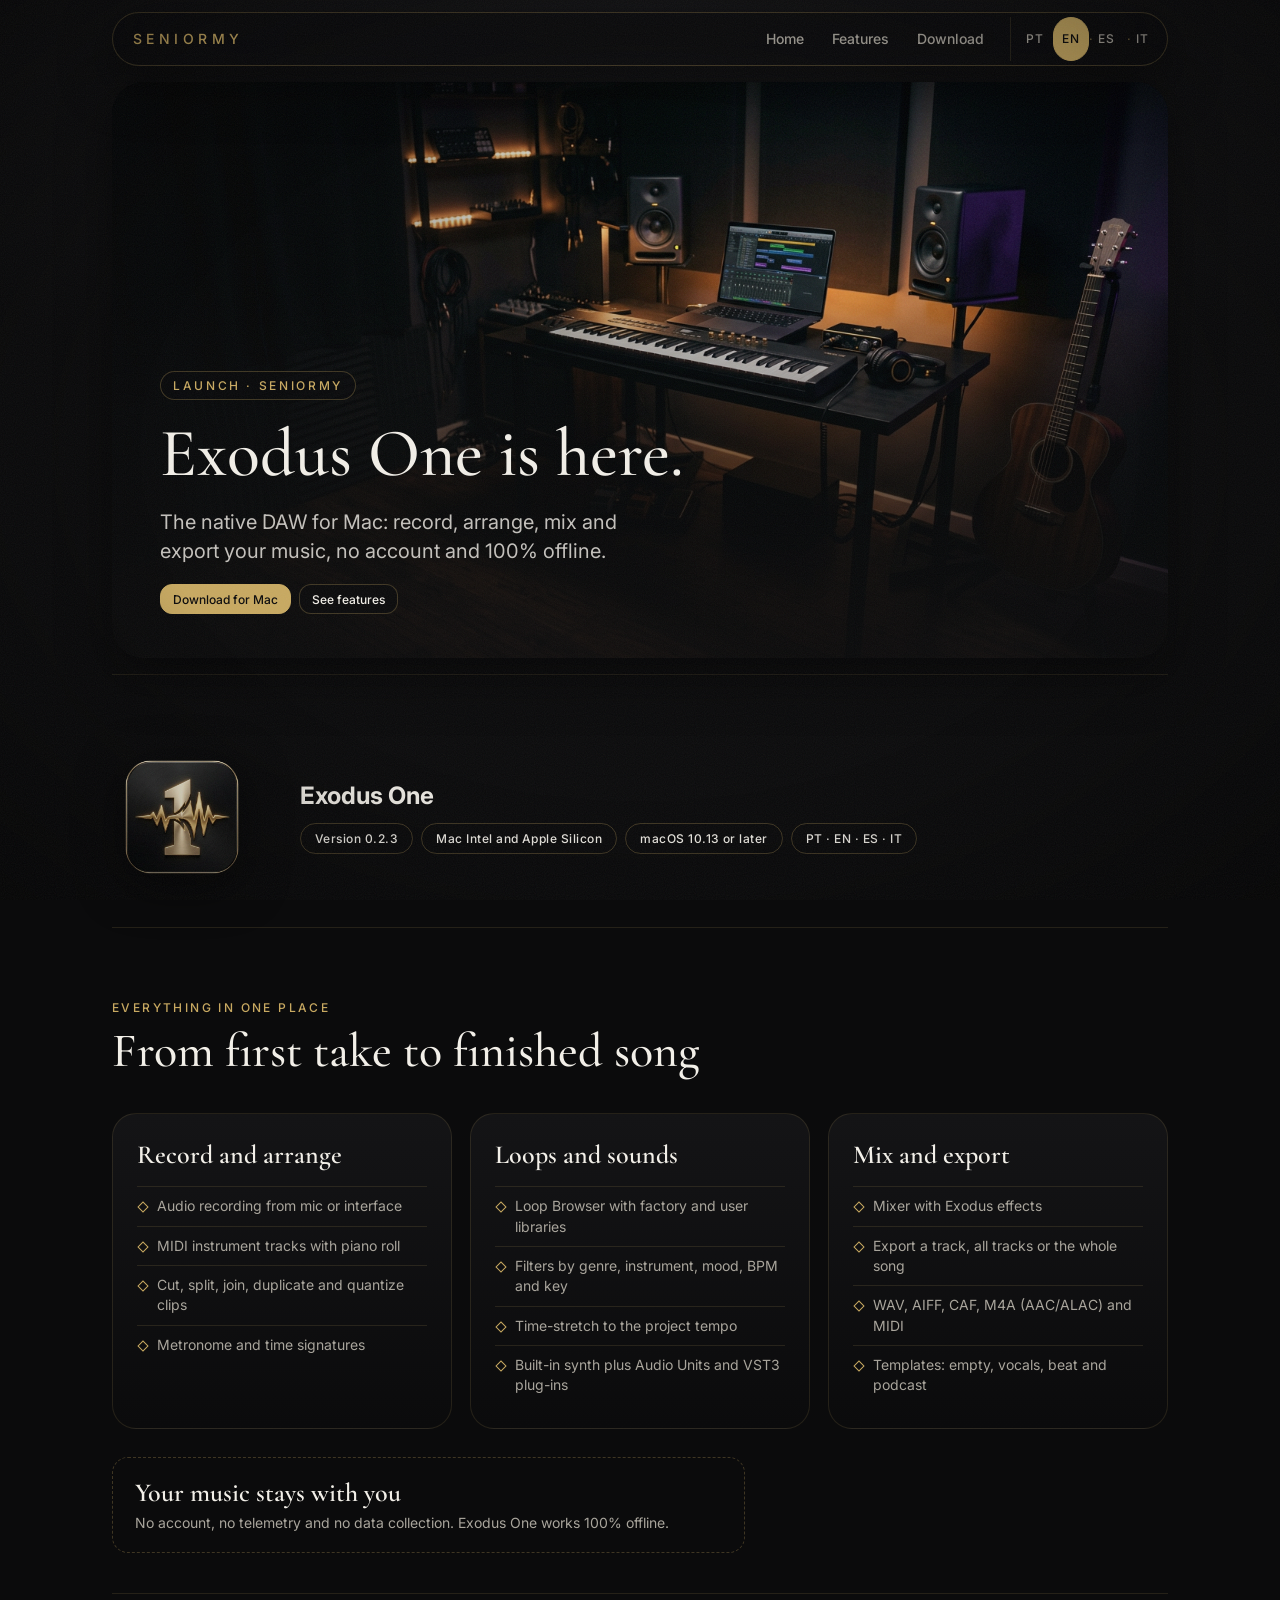
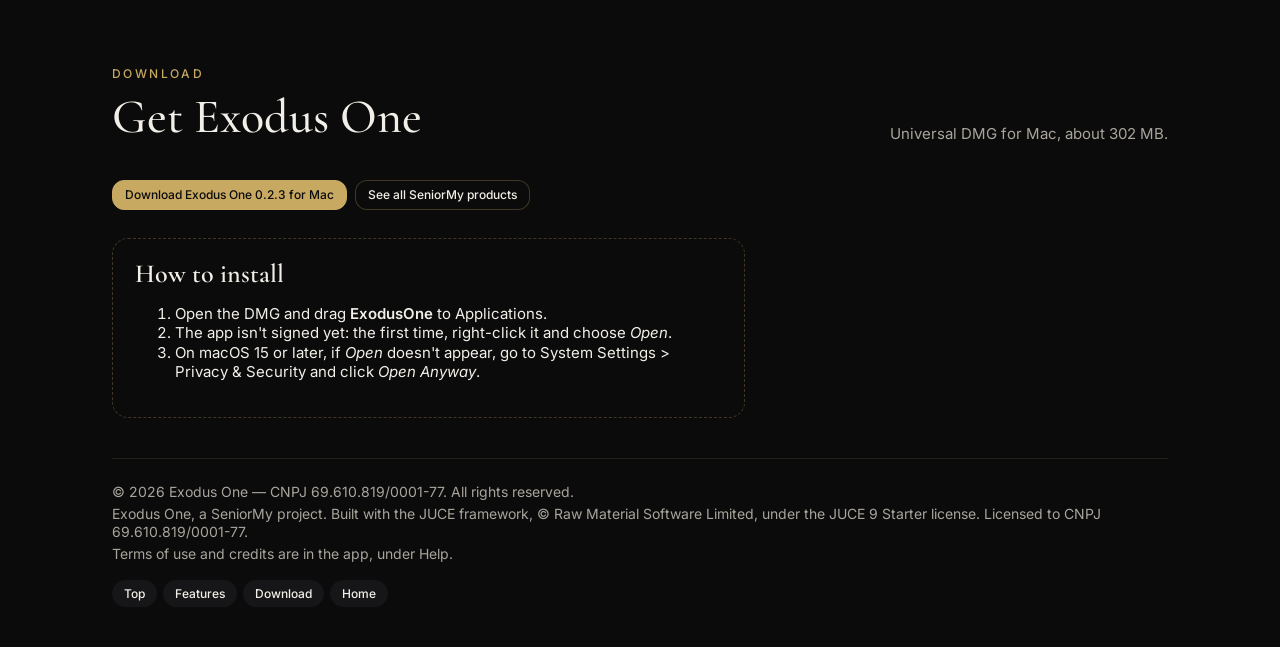
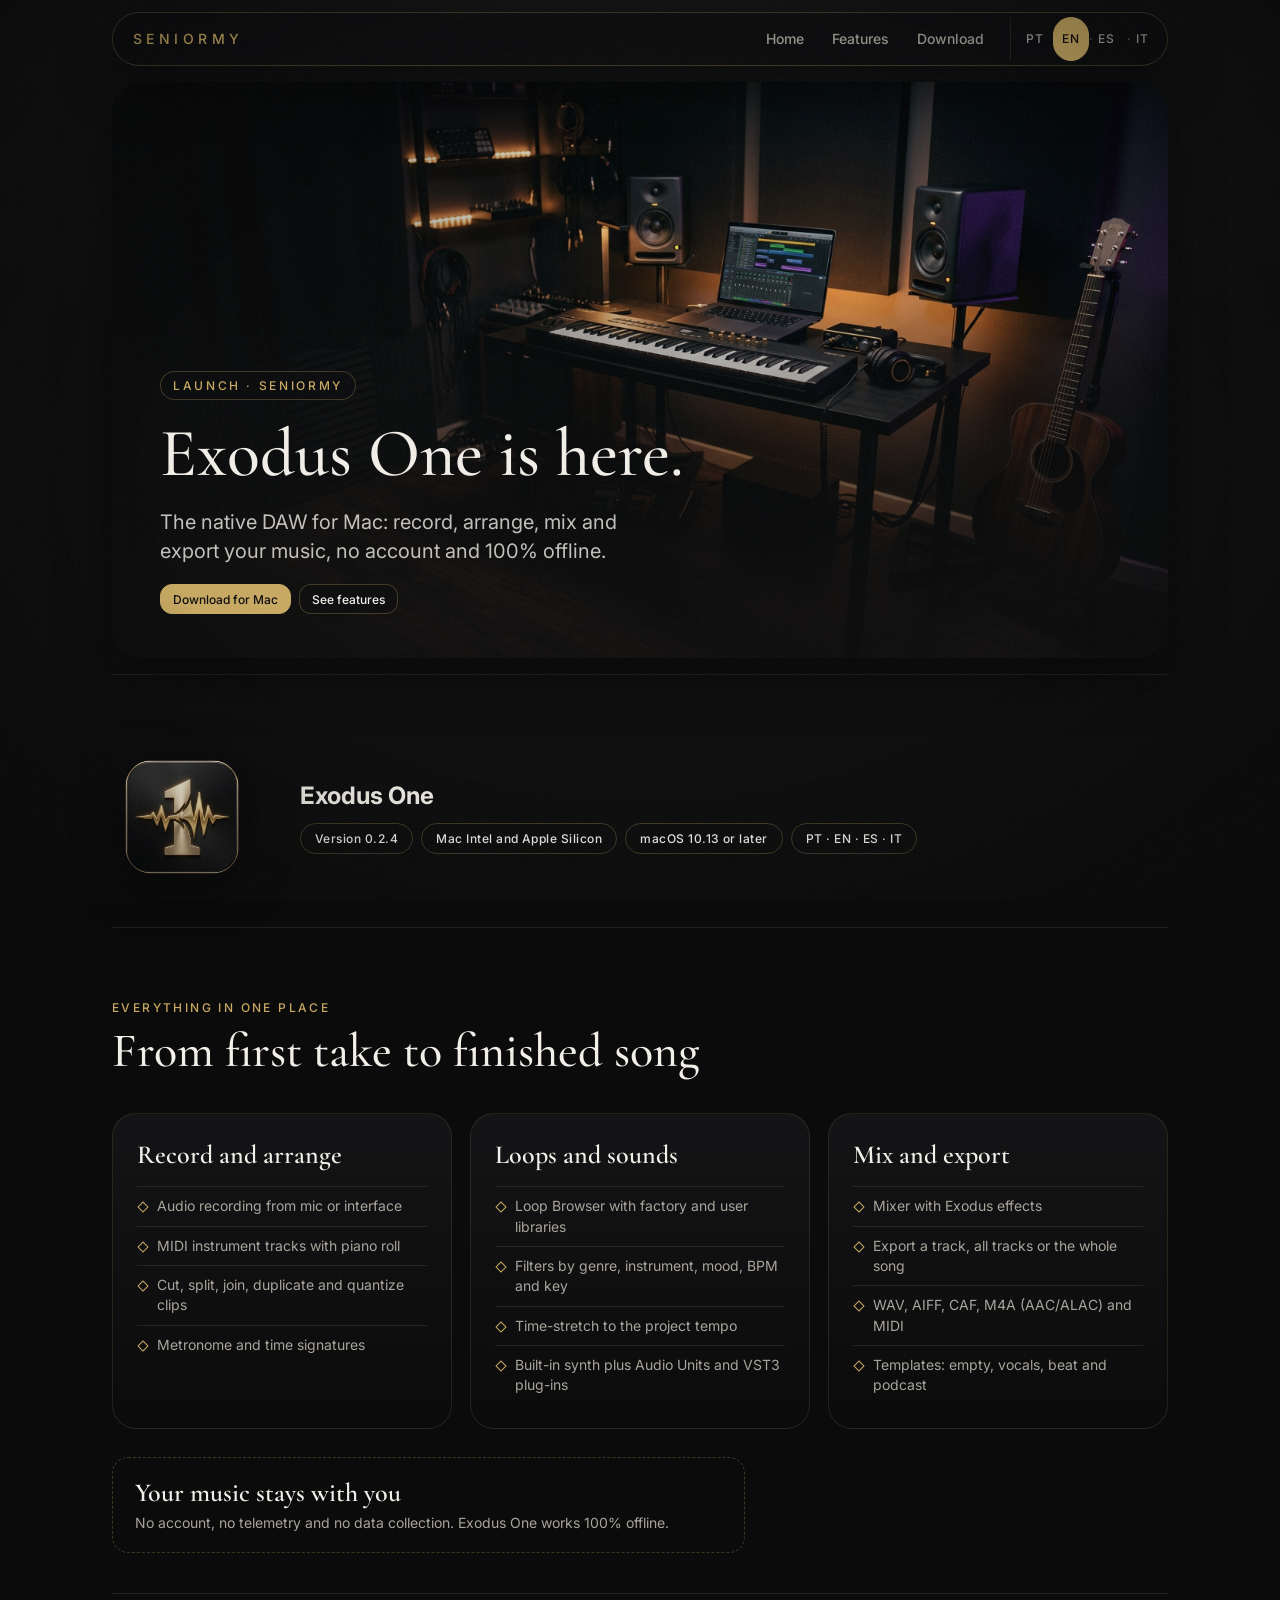
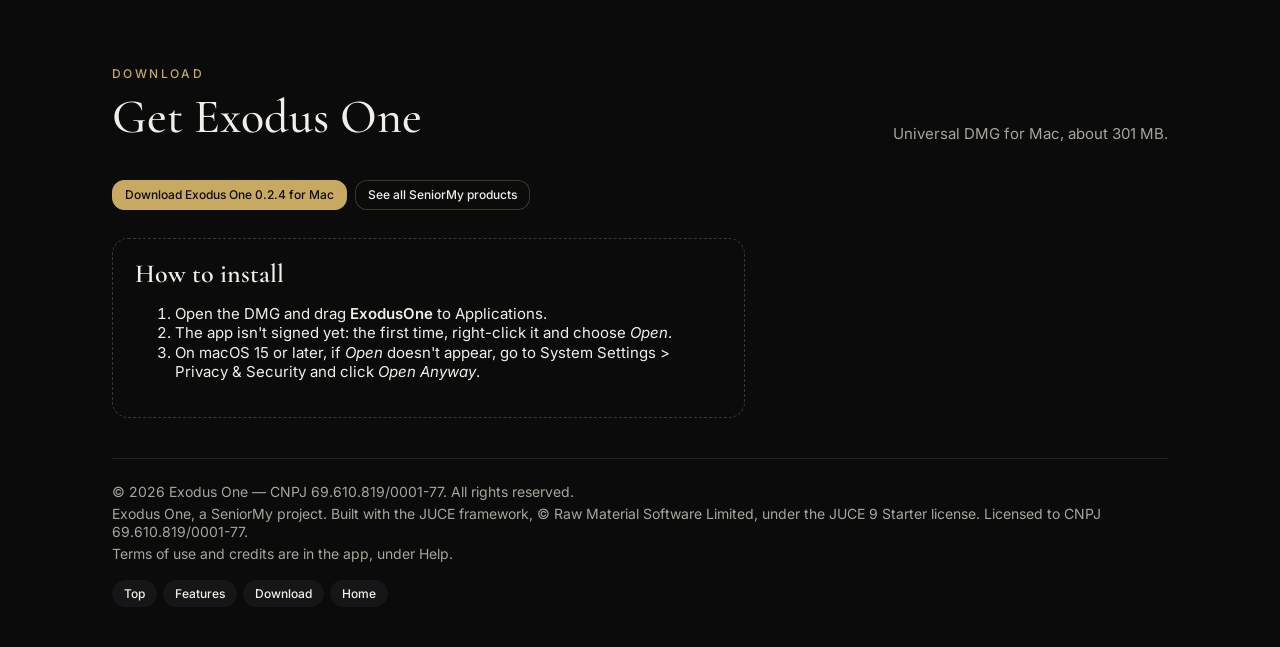
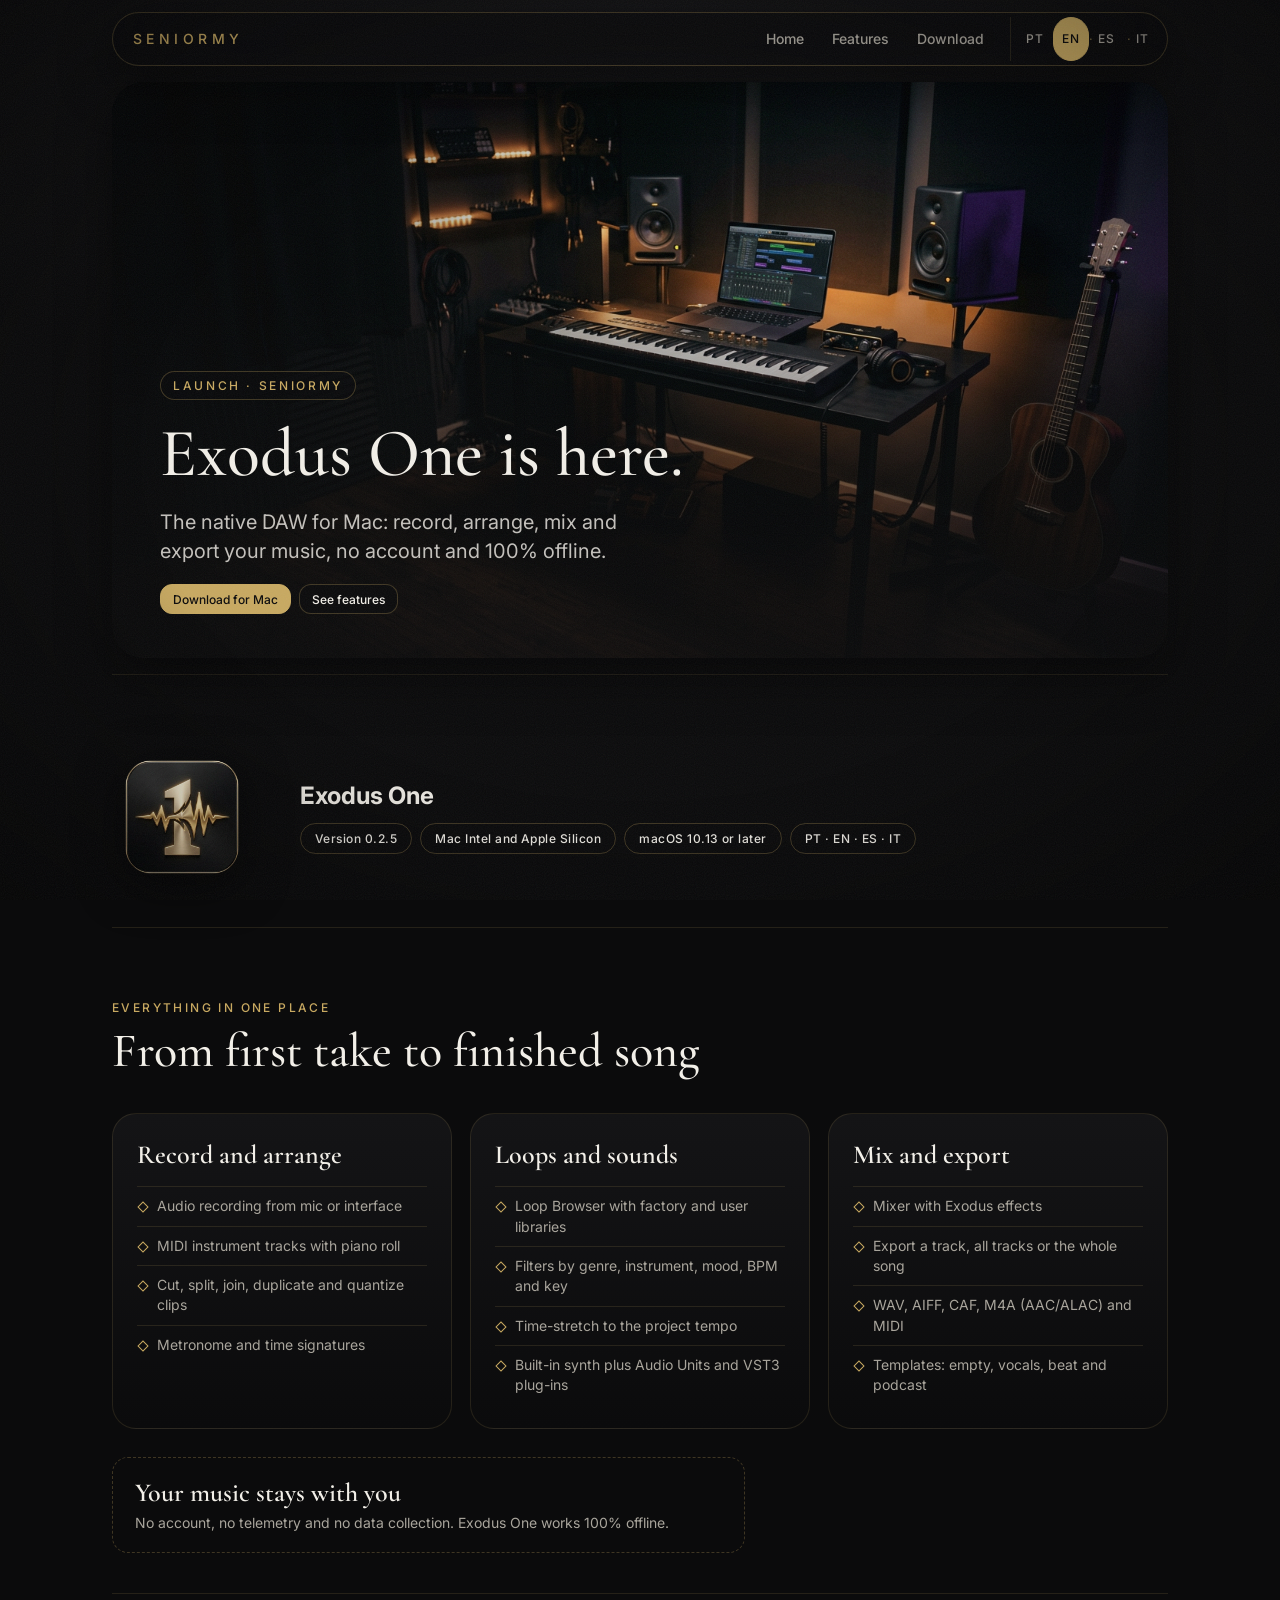
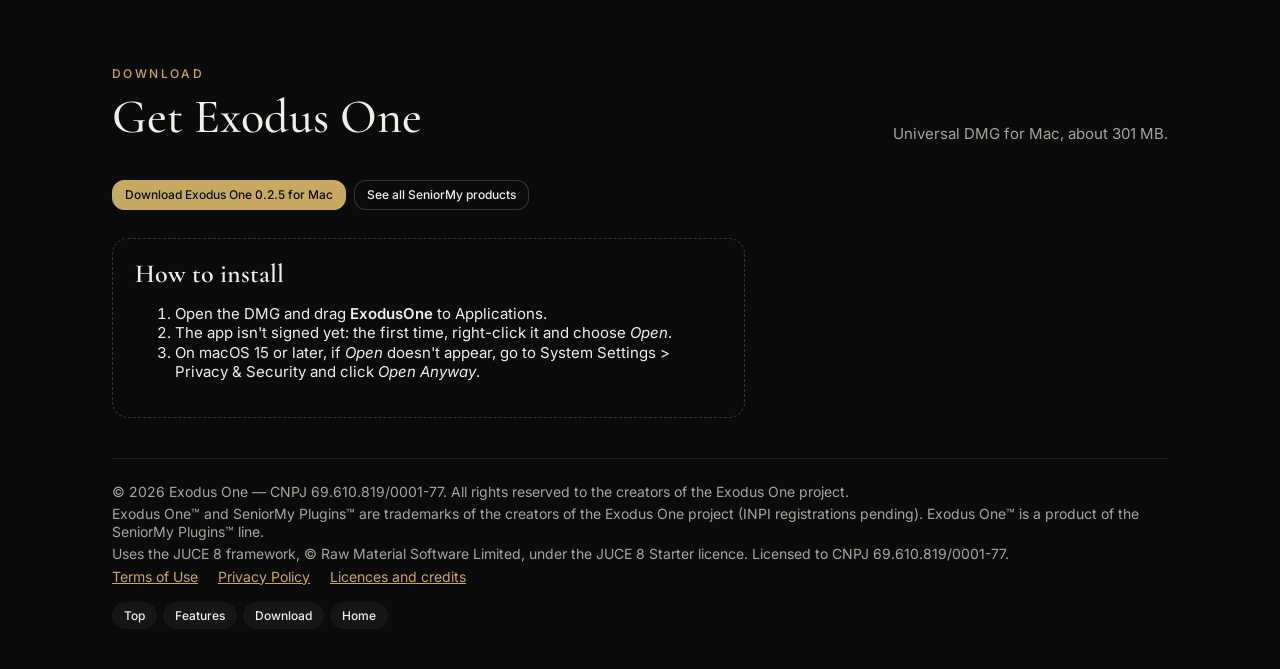
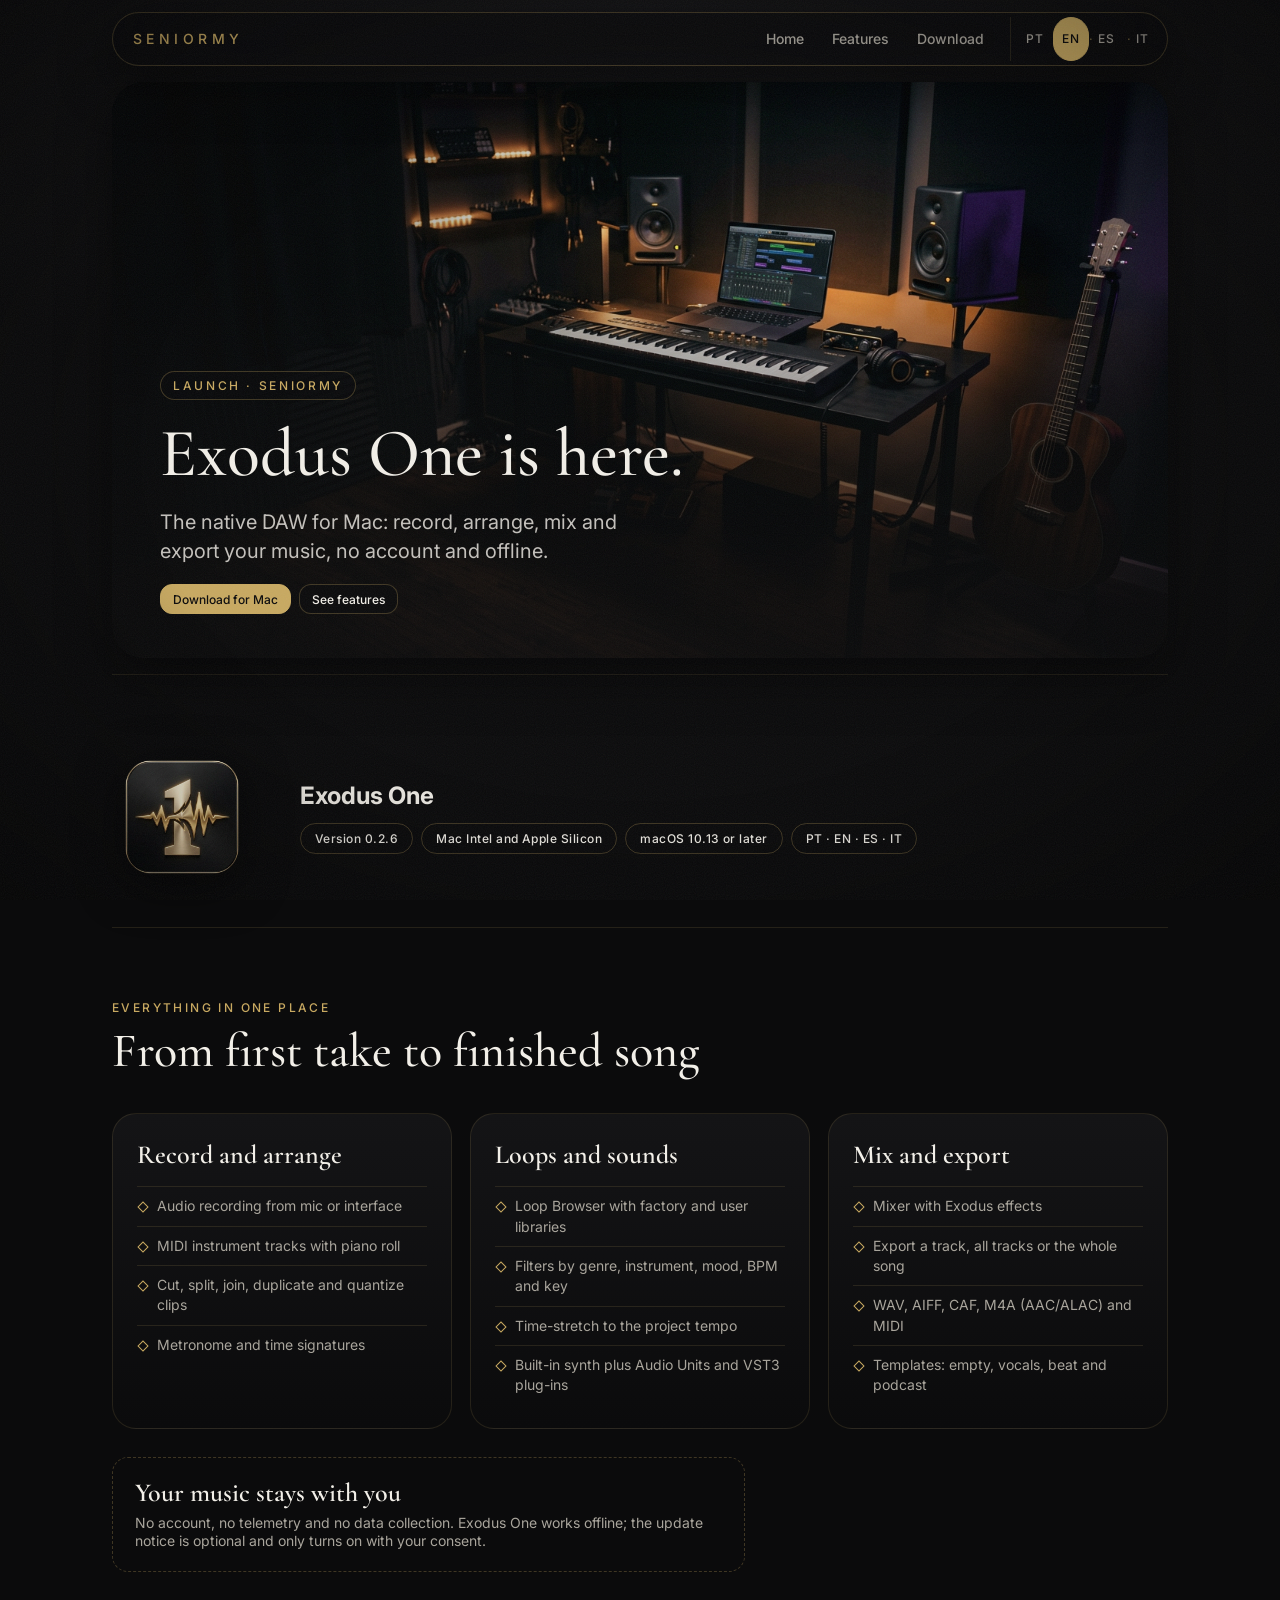
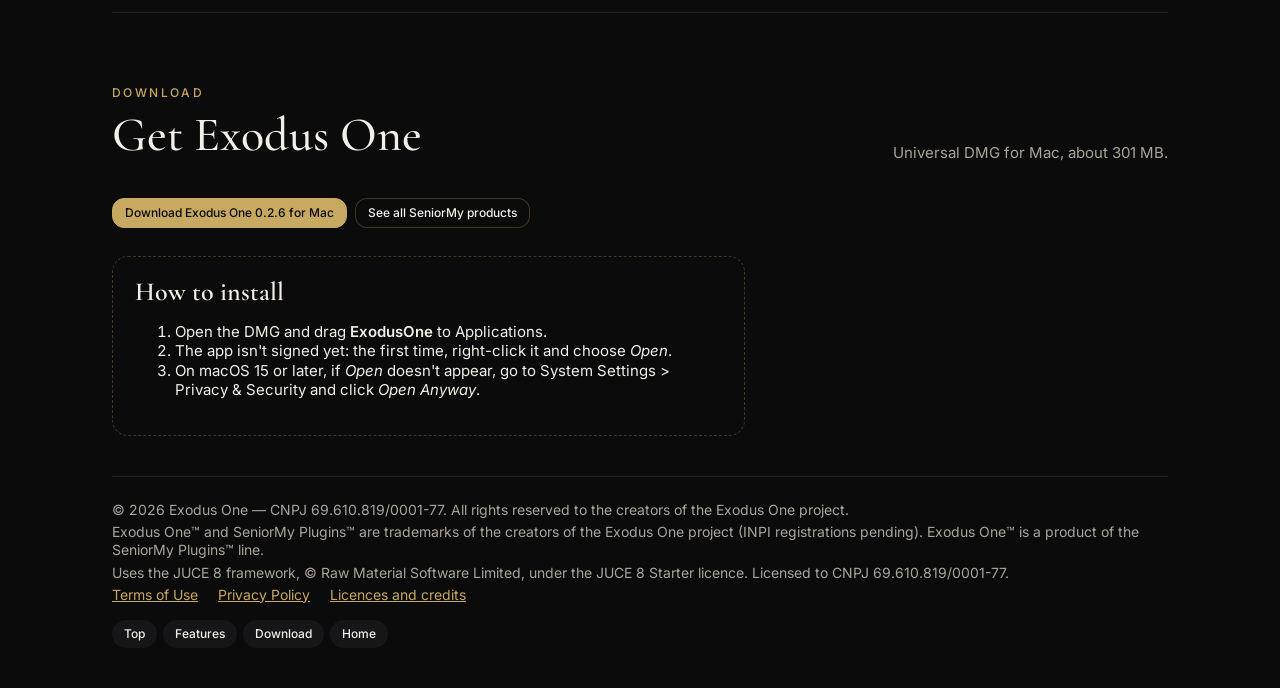
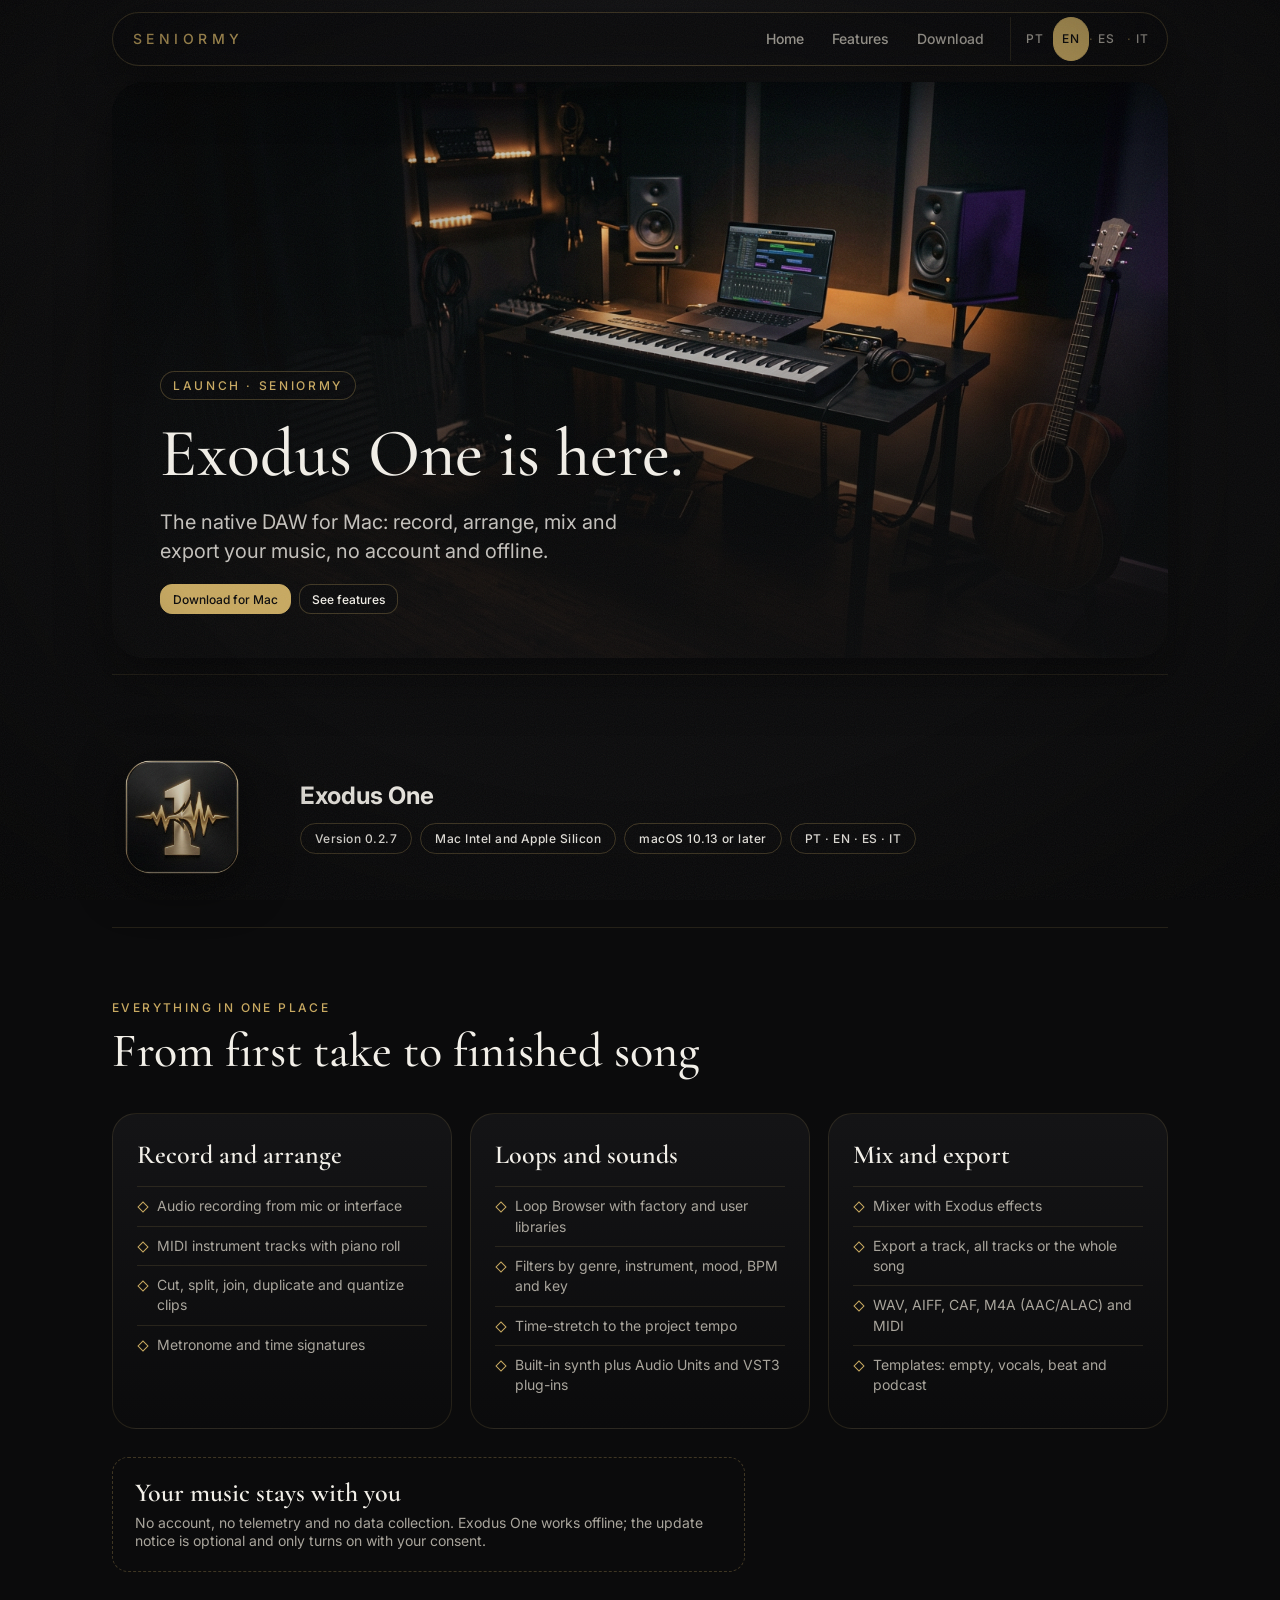
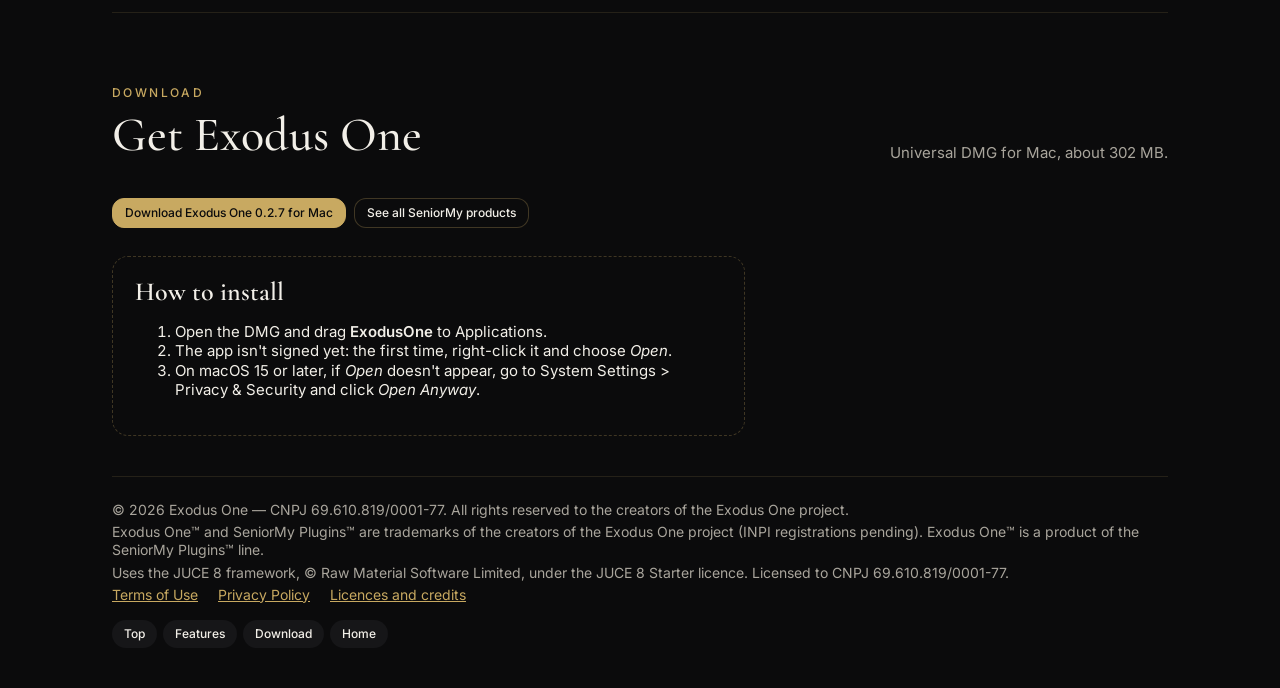
